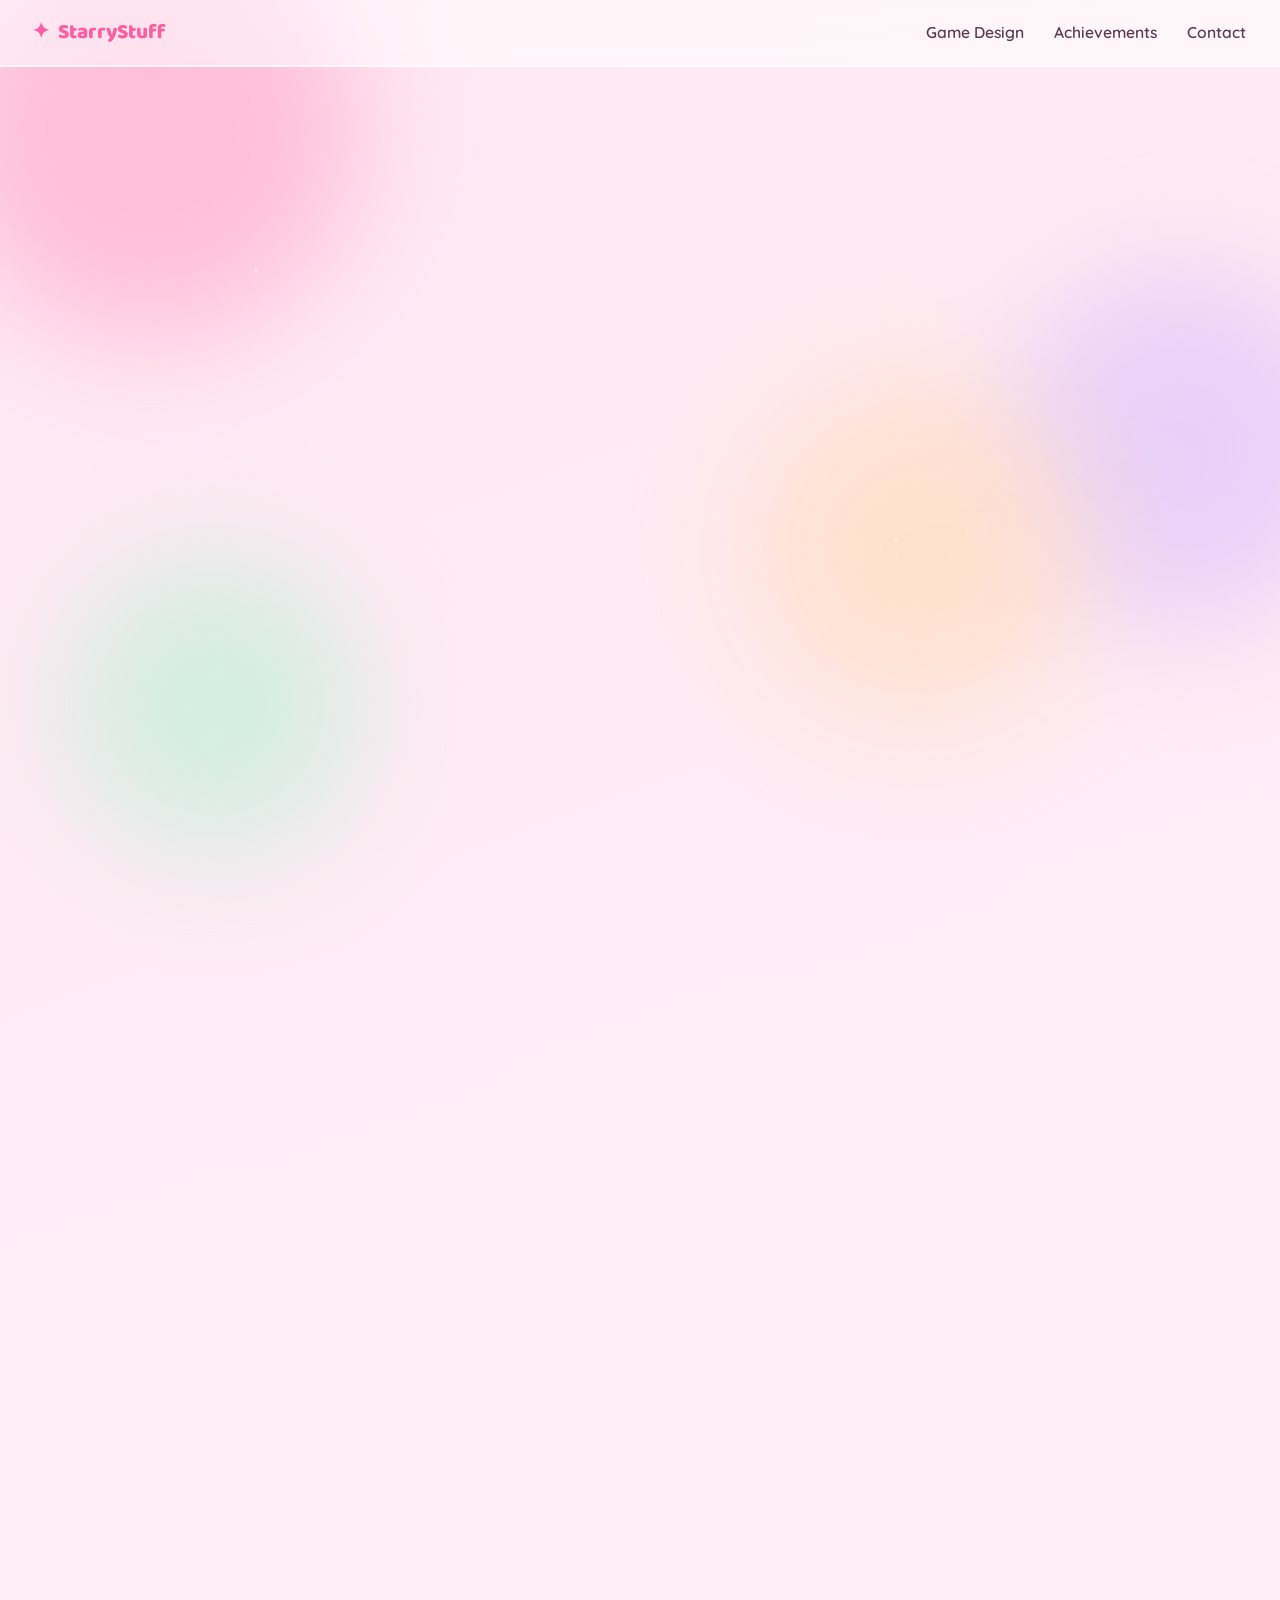
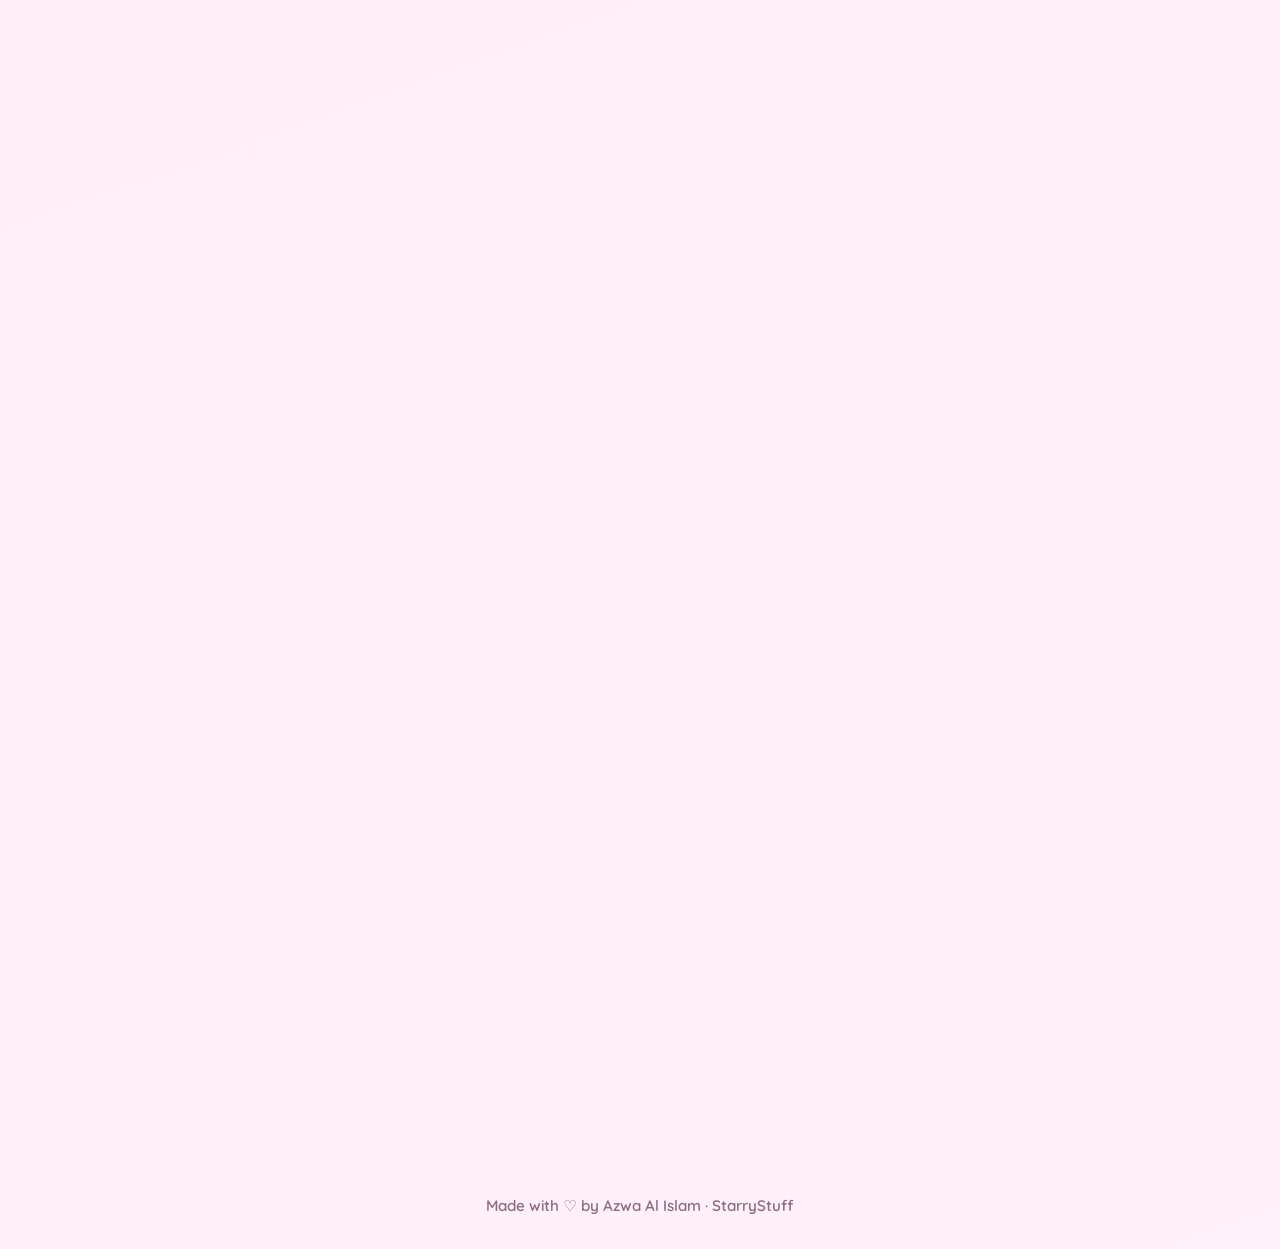
==== bear-and-weevil.html @ fa4589c3 "Add files via upload" ====
<!DOCTYPE html>
<html lang="en">
<head>
  <meta charset="UTF-8" />
  <meta name="viewport" content="width=device-width, initial-scale=1.0" />
  <title>Bear and Weevil VS Evil · Azwa Al Islam</title>
  <link rel="preconnect" href="https://fonts.googleapis.com" />
  <link rel="preconnect" href="https://fonts.gstatic.com" crossorigin />
  <link href="https://fonts.googleapis.com/css2?family=Baloo+2:wght@500;600;700;800&family=Quicksand:wght@400;500;600;700&display=swap" rel="stylesheet" />
  <script>document.documentElement.classList.add("js");</script>
  <link rel="stylesheet" href="style.css" />
</head>
<body>
  <div class="bg-blobs" aria-hidden="true">
    <span class="blob blob-1"></span>
    <span class="blob blob-2"></span>
    <span class="blob blob-3"></span>
    <span class="blob blob-4"></span>
  </div>

  <div class="stars" aria-hidden="true"></div>

  <header class="nav" id="nav">
    <a href="index.html" class="nav-logo">
      <span class="logo-star">✦</span>
      <span class="logo-text">StarryStuff</span>
    </a>
    <nav class="nav-links">
      <a href="game-design-works.html">Game Design</a>
      <a href="index.html#awards">Achievements</a>
      <a href="index.html#contact">Contact</a>
    </nav>
    <button class="nav-toggle" id="navToggle" aria-label="Toggle menu">
      <span></span><span></span><span></span>
    </button>
  </header>

  <main id="top" class="cs">

    <!-- HERO -->
    <section class="cs-hero reveal">
      <a href="game-design-works.html" class="back-link">← Game Design Works</a>
      <p class="cs-eyebrow">Case Study</p>
      <h1 class="page-title">Bear and Weevil VS Evil</h1>
      <p class="cs-tagline">Bear and Weevil are napping on their Floating Rainforest Island when EvCo, an evil corporation, turns up to build a massive data center. It's up to them to stop it!</p>
      <div class="hero-tags cs-chips">
        <span class="pill">Platformer</span>
        <span class="pill">3D</span>
      </div>
      <div class="cs-cta">
        <a href="https://starrystuff.itch.io/bear-and-weevil-vs-evil" target="_blank" rel="noopener" class="btn btn-primary">Play on itch.io</a>
        <span class="cs-award">🏆 1st Place Grand Prize · Indie Game Jam 2026</span>
      </div>
      <p class="cs-nom">Games for Change Student Jam 2026, hosted by Magic Rain</p>
    </section>

    <!-- COVER IMAGE -->
    <section class="reveal">
      <div class="cs-media cs-media-hero">
        <div class="cs-media-ph"><span>✦</span><p>Bear and Weevil VS Evil</p></div>
        <img class="cs-cover" hidden src="assets/bear-and-weevil/cover.jpg" data-alt="assets/bear-and-weevil/cover.png,assets/bear-and-weevil/cover.gif" alt="Bear and Weevil VS Evil gameplay"
             onload="this.hidden=false;var p=this.previousElementSibling;if(p)p.hidden=true"
             onerror="var f=(this.dataset.alt||'').split(',').filter(Boolean);if(f.length){this.dataset.alt=f.slice(1).join(',');this.src=f[0]}else{this.remove()}" />
      </div>
    </section>

    <!-- QUICK FACTS -->
    <section class="cs-section reveal">
      <h2 class="cs-h2">Quick Facts</h2>
      <dl class="cs-facts-4">
          <div><dt>My role</dt><dd><span class="todo">Add this</span></dd></div>
          <div><dt>Event</dt><dd>Indie Game Jam: Games for Change Student Jam 2026</dd></div>
          <div><dt>Team</dt><dd>StarryStuff, Miisan &amp; APU Game Development</dd></div>
          <div><dt>Status</dt><dd>Released on itch.io</dd></div>
      </dl>
    </section>

    <!-- SUMMARY -->
    <section class="cs-section cs-two reveal">
      <div>
        <h2 class="cs-h2">The Game</h2>
        <p class="cs-p">Bear and Weevil were minding their own business, napping on a wonderful day on the Floating Rainforest Island, when a loud noise wakes them up. EvCo, an evil corporation, is building a massive data center in their rainforest, and it is up to them to stop it.</p>
        <p class="cs-p">Controls: WASD to move, Space to jump, E to interact and right mouse button to attack.</p>
      </div>
      <div>
        <h2 class="cs-h2">My Responsibilities</h2>
        <ul class="cs-list">
          <li class="todo">Add what you did, e.g. designed the core mechanics</li>
          <li class="todo">Add what you did, e.g. level design or puzzle design</li>
          <li class="todo">Add what you did, e.g. production or documentation</li>
        </ul>
      </div>
    </section>

    <!-- DESIGN HIGHLIGHT -->
    <section class="cs-section reveal">
      <h2 class="cs-h2"><span class="cs-num">01</span> Design Highlight</h2>
      <div class="cs-cps">
        <article class="cs-card cs-challenge">
          <h3>Challenge</h3>
          <ul>
            <li class="todo">What problem did you need to solve?</li>
          </ul>
        </article>
        <article class="cs-card cs-solution">
          <h3>Solution</h3>
          <ul>
            <li class="todo">What did you design or build?</li>
          </ul>
        </article>
        <article class="cs-card cs-impact">
          <h3>Impact</h3>
          <ul>
            <li class="todo">What changed because of it?</li>
          </ul>
        </article>
      </div>
    </section>

    <!-- GALLERY -->
    <section class="cs-section reveal" id="gallery">
      <h2 class="cs-h2">Gallery</h2>
      <div class="gallery" data-gallery>
        <div class="gallery-viewport">
          <div class="gallery-track">
            <figure class="gallery-slide">
              <div class="cs-media-ph"><span>✦</span><p>Photo or screenshot 1</p></div>
              <figcaption class="todo">Add a caption.</figcaption>
            </figure>
            <figure class="gallery-slide">
              <div class="cs-media-ph"><span>✦</span><p>Photo or screenshot 2</p></div>
              <figcaption class="todo">Add a caption.</figcaption>
            </figure>
            <figure class="gallery-slide">
              <div class="cs-media-ph"><span>✦</span><p>Photo or screenshot 3</p></div>
              <figcaption class="todo">Add a caption.</figcaption>
            </figure>
          </div>
          <button class="gallery-btn gallery-prev" type="button" aria-label="Previous image">‹</button>
          <button class="gallery-btn gallery-next" type="button" aria-label="Next image">›</button>
        </div>
        <div class="gallery-dots" aria-hidden="true"></div>
      </div>
    </section>

    <!-- CLOSING -->
    <section class="cs-section cs-closing reveal">
      <h2 class="cs-h2">Want to try it?</h2>
      <div class="cs-cta cs-cta-center">
        <a href="https://starrystuff.itch.io/bear-and-weevil-vs-evil" target="_blank" rel="noopener" class="btn btn-primary">Play on itch.io</a>
        <a href="game-design-works.html" class="btn btn-ghost">More game design works</a>
        <a href="index.html#contact" class="btn btn-ghost">Let's connect</a>
      </div>
    </section>
  </main>

  <footer class="footer">
    <p>Made with ♡ by Azwa Al Islam · StarryStuff</p>
  </footer>

  <script src="script.js"></script>
</body>
</html>
---- style.css ----
:root {
  --pink-bg: #ffe8f1;
  --pink-bg-2: #ffeef6;
  --pink: #ff8fc0;
  --pink-deep: #ff5fa2;
  --coral: #ff9a76;
  --peach: #ffd6a5;
  --lemon: #fff3a0;
  --mint: #a5f0d0;
  --sky: #a5d8ff;
  --lav: #d0b3ff;
  --grape: #6b4ea8;
  --ink: #5a3d52;
  --ink-soft: #8a6b80;
  --card: #ffffff;
  --shadow-pink: rgba(255, 95, 162, 0.25);
  --shadow-soft: rgba(170, 110, 150, 0.18);
  --radius: 0px;
  --radius-sm: 0px;
  --ease: cubic-bezier(0.22, 1, 0.36, 1);
}

* { margin: 0; padding: 0; box-sizing: border-box; }

html { scroll-behavior: smooth; }

body {
  font-family: "Quicksand", system-ui, sans-serif;
  background: linear-gradient(160deg, var(--pink-bg) 0%, var(--pink-bg-2) 50%, #fff0fa 100%);
  color: var(--ink);
  min-height: 100vh;
  overflow-x: hidden;
  position: relative;
  line-height: 1.6;
}

h1, h2, h3 { font-family: "Baloo 2", cursive; line-height: 1.1; }

a { text-decoration: none; color: inherit; }

.bg-blobs {
  position: fixed;
  inset: 0;
  z-index: -2;
  pointer-events: none;
  filter: blur(60px);
  opacity: 0.47;
}

.blob {
  position: absolute;
  border-radius: 50%;
  animation: drift 18s ease-in-out infinite;
}

.blob-1 { width: 420px; height: 420px; background: var(--pink); top: -80px; left: -60px; }
.blob-2 { width: 360px; height: 360px; background: var(--lav); top: 30%; right: -80px; animation-delay: -4s; }
.blob-3 { width: 300px; height: 300px; background: var(--mint); bottom: 5%; left: 5%; animation-delay: -8s; }
.blob-4 { width: 340px; height: 340px; background: var(--peach); bottom: 20%; right: 15%; animation-delay: -12s; }

@keyframes drift {
  0%, 100% { transform: translate(0, 0) scale(1); }
  33% { transform: translate(40px, -30px) scale(1.1); }
  66% { transform: translate(-30px, 40px) scale(0.95); }
}

.stars {
  position: fixed;
  inset: 0;
  z-index: -1;
  pointer-events: none;
  background-image:
    radial-gradient(2px 2px at 20% 30%, rgba(255,255,255,0.9), transparent),
    radial-gradient(2px 2px at 70% 60%, rgba(255,255,255,0.8), transparent),
    radial-gradient(1.5px 1.5px at 40% 80%, rgba(255,255,255,0.7), transparent),
    radial-gradient(2px 2px at 85% 25%, rgba(255,255,255,0.8), transparent),
    radial-gradient(1.5px 1.5px at 55% 15%, rgba(255,255,255,0.7), transparent);
  animation: twinkle 5s ease-in-out infinite;
}

@keyframes twinkle {
  0%, 100% { opacity: 0.4; }
  50% { opacity: 0.9; }
}

.nav {
  position: fixed;
  top: 0; left: 0; right: 0;
  z-index: 100;
  display: flex;
  align-items: center;
  justify-content: space-between;
  padding: 16px 32px;
  background: rgba(255, 255, 255, 0.55);
  backdrop-filter: blur(14px);
  -webkit-backdrop-filter: blur(14px);
  border-bottom: 2px solid rgba(255, 255, 255, 0.6);
  transition: padding 0.4s var(--ease), background 0.4s var(--ease), box-shadow 0.4s var(--ease);
}

.nav.scrolled {
  padding: 10px 32px;
  background: rgba(255, 255, 255, 0.8);
  box-shadow: 0 6px 30px var(--shadow-soft);
}

.nav-logo {
  display: flex;
  align-items: center;
  gap: 8px;
  font-family: "Baloo 2", cursive;
  font-weight: 800;
  font-size: 1.3rem;
  color: var(--pink-deep);
}

.logo-star { animation: spin 6s linear infinite; display: inline-block; }
@keyframes spin { to { transform: rotate(360deg); } }

.nav-links { display: flex; gap: 26px; }

.nav-links a {
  font-weight: 600;
  font-size: 0.98rem;
  color: var(--ink);
  position: relative;
  padding: 4px 2px;
  transition: color 0.25s var(--ease);
}

.nav-links a::after {
  content: "";
  position: absolute;
  left: 0; bottom: -2px;
  width: 0; height: 3px;
  background: linear-gradient(90deg, var(--pink-deep), var(--coral));
  transition: width 0.3s var(--ease);
}

.nav-links a:hover { color: var(--pink-deep); }
.nav-links a:hover::after { width: 100%; }

.nav-toggle {
  display: none;
  flex-direction: column;
  gap: 5px;
  background: none;
  border: none;
  cursor: pointer;
  padding: 6px;
}

.nav-toggle span {
  width: 26px; height: 3px;
  background: var(--pink-deep);
  transition: 0.3s var(--ease);
}

main { max-width: 1100px; margin: 0 auto; padding: 0 24px; }

.hero {
  display: flex;
  align-items: center;
  gap: 60px;
  min-height: 100vh;
  padding-top: 80px;
}

.hero-art { flex: 0 0 auto; }

.avatar-frame { position: relative; width: 280px; height: 280px; }

.avatar-glow {
  position: absolute;
  inset: -20px;
  background: conic-gradient(from 0deg, var(--pink), var(--lav), var(--mint), var(--peach), var(--pink));
  filter: blur(22px);
  opacity: 0.7;
  animation: spin 12s linear infinite;
}

.avatar {
  position: absolute;
  inset: 0;
  background: linear-gradient(150deg, #fff, #ffe3f0);
  display: flex;
  align-items: center;
  justify-content: center;
  border: 5px solid #fff;
  box-shadow: 0 16px 40px var(--shadow-pink);
  animation: bob 4s ease-in-out infinite;
  overflow: hidden;
}

.avatar-img {
  width: 100%;
  height: 100%;
  object-fit: contain;
  display: block;
}

@keyframes bob {
  0%, 100% { transform: translateY(0); }
  50% { transform: translateY(-12px); }
}

.float-deco {
  position: absolute;
  font-size: 1.6rem;
  animation: float-d 5s ease-in-out infinite;
}
.deco-1 { top: -10px; right: 20px; color: var(--pink-deep); }
.deco-2 { bottom: 10px; left: -10px; color: var(--coral); animation-delay: -1s; }
.deco-3 { top: 40%; right: -18px; color: var(--lav); animation-delay: -2s; }
.deco-4 { bottom: -8px; right: 60px; color: var(--pink); animation-delay: -3s; }

@keyframes float-d {
  0%, 100% { transform: translateY(0) rotate(0); }
  50% { transform: translateY(-14px) rotate(12deg); }
}

.hero-text { flex: 1; }

.hero-eyebrow {
  font-weight: 700;
  color: var(--pink-deep);
  font-size: 1.1rem;
  letter-spacing: 1px;
}

.hero-title {
  font-size: clamp(2.6rem, 6vw, 4.4rem);
  font-weight: 800;
  background: linear-gradient(120deg, var(--pink-deep), var(--coral), var(--grape));
  -webkit-background-clip: text;
  background-clip: text;
  -webkit-text-fill-color: transparent;
  margin: 4px 0;
}

.hero-sub { font-size: 1.2rem; font-weight: 600; color: var(--ink-soft); }

.grad-text {
  background: linear-gradient(90deg, var(--pink-deep), var(--lav));
  -webkit-background-clip: text;
  background-clip: text;
  -webkit-text-fill-color: transparent;
  font-weight: 700;
}

.hero-desc { margin-top: 14px; font-size: 0.975rem; max-width: 500px; color: var(--ink); }

.hero-tags { display: flex; flex-wrap: wrap; gap: 10px; margin-top: 20px; }

.pill {
  background: #fff;
  padding: 7px 16px;
  font-weight: 600;
  font-size: 0.9rem;
  color: var(--pink-deep);
  box-shadow: 0 4px 14px var(--shadow-soft);
  transition: transform 0.25s var(--ease), box-shadow 0.25s var(--ease);
}
.pill:hover { transform: translateY(-3px); box-shadow: 0 8px 20px var(--shadow-pink); }

.hero-cta { display: flex; gap: 14px; margin-top: 28px; }

.btn {
  padding: 13px 28px;
  font-family: "Baloo 2", cursive;
  font-weight: 700;
  font-size: 1rem;
  cursor: pointer;
  transition: transform 0.25s var(--ease), box-shadow 0.25s var(--ease);
  display: inline-block;
}

.btn-primary {
  background: linear-gradient(120deg, var(--pink-deep), var(--coral));
  color: #fff;
  box-shadow: 0 8px 22px var(--shadow-pink);
}
.btn-primary:hover { transform: translateY(-4px) scale(1.03); box-shadow: 0 14px 30px var(--shadow-pink); }

.btn-ghost {
  background: #fff;
  color: var(--pink-deep);
  box-shadow: 0 6px 18px var(--shadow-soft);
}
.btn-ghost:hover { transform: translateY(-4px) scale(1.03); }

.section { padding: 70px 0; }

.section-head { text-align: center; margin-bottom: 44px; }

.section-title {
  font-size: clamp(2rem, 4vw, 2.8rem);
  font-weight: 800;
  color: var(--grape);
}

.title-emoji { display: inline-block; animation: bob 3s ease-in-out infinite; }

.section-desc { margin-top: 8px; color: var(--ink-soft); font-size: 1.05rem; }

.grid { display: grid; gap: 26px; }
.grid-art { grid-template-columns: repeat(4, 1fr); }
.grid-models { grid-template-columns: repeat(3, 1fr); }
.grid-games { grid-template-columns: repeat(4, 1fr); }

.card {
  background: var(--card);
  border-radius: var(--radius);
  overflow: hidden;
  box-shadow: 0 10px 30px var(--shadow-soft);
  transition: transform 0.35s var(--ease), box-shadow 0.35s var(--ease);
  border: 3px solid #fff;
}

.card:hover {
  transform: translateY(-10px) rotate(-1deg);
  box-shadow: 0 22px 44px var(--shadow-pink);
}

.card-thumb {
  height: 150px;
  display: flex;
  align-items: center;
  justify-content: center;
  position: relative;
  overflow: hidden;
}

.card-thumb::after {
  content: "";
  position: absolute;
  inset: 0;
  background: radial-gradient(circle at 30% 20%, rgba(255,255,255,0.4), transparent 60%);
}

.thumb-icon {
  font-size: 3.2rem;
  z-index: 1;
  transition: transform 0.4s var(--ease);
}
.card:hover .thumb-icon { transform: scale(1.18) rotate(-8deg); }

.thumb-a { background: linear-gradient(140deg, var(--pink), var(--coral)); }
.thumb-b { background: linear-gradient(140deg, var(--lav), var(--sky)); }
.thumb-c { background: linear-gradient(140deg, var(--mint), var(--lemon)); }
.thumb-d { background: linear-gradient(140deg, var(--peach), var(--pink)); }
.thumb-e { background: linear-gradient(140deg, var(--sky), var(--lav)); }
.thumb-f { background: linear-gradient(140deg, var(--coral), var(--lemon)); }
.thumb-g { background: linear-gradient(140deg, var(--pink-deep), var(--lav)); }
.thumb-h { background: linear-gradient(140deg, var(--grape), var(--pink-deep)); }
.thumb-i { background: linear-gradient(140deg, var(--mint), var(--sky)); }
.thumb-j { background: linear-gradient(140deg, var(--peach), var(--coral)); }
.thumb-k { background: linear-gradient(140deg, var(--lav), var(--pink)); }

.play-badge {
  position: absolute;
  bottom: 10px; right: 10px;
  background: rgba(255,255,255,0.92);
  color: var(--pink-deep);
  font-weight: 700;
  font-size: 0.8rem;
  padding: 5px 12px;
  z-index: 2;
  transform: translateY(8px);
  opacity: 0;
  transition: 0.3s var(--ease);
}
.card-game:hover .play-badge { transform: translateY(0); opacity: 1; }

.card-body { padding: 16px 18px 20px; }
.card-body h3 { font-size: 1.2rem; color: var(--ink); font-weight: 700; }
.card-body p { font-size: 0.92rem; color: var(--ink-soft); margin-top: 4px; }

.card-tags { display: flex; flex-wrap: wrap; gap: 6px; margin-top: 12px; }
.card-tags span {
  background: var(--pink-bg);
  color: var(--pink-deep);
  font-size: 0.75rem;
  font-weight: 600;
  padding: 4px 10px;
}

.section-contact { padding: 80px 0 100px; }

.contact-card {
  background: linear-gradient(135deg, #fff, #ffeef7);
  padding: 56px 40px;
  text-align: center;
  box-shadow: 0 18px 50px var(--shadow-pink);
  border: 4px solid #fff;
  position: relative;
  overflow: hidden;
}

.contact-card::before {
  content: "♡ ✦ ★ ♡ ✦ ★";
  position: absolute;
  top: 14px; left: 0; right: 0;
  text-align: center;
  color: var(--pink);
  opacity: 0.4;
  letter-spacing: 14px;
  font-size: 1.1rem;
}

.contact-title { font-size: clamp(1.8rem, 4vw, 2.6rem); color: var(--pink-deep); }
.contact-desc { color: var(--ink-soft); margin-top: 8px; font-size: 1.1rem; }

.contact-links { display: flex; justify-content: center; gap: 16px; margin-top: 28px; flex-wrap: wrap; }

.contact-btn {
  display: flex;
  align-items: center;
  gap: 8px;
  background: #fff;
  padding: 13px 26px;
  font-weight: 700;
  color: var(--pink-deep);
  box-shadow: 0 8px 20px var(--shadow-soft);
  transition: transform 0.25s var(--ease), box-shadow 0.25s var(--ease);
}
.contact-btn:hover {
  transform: translateY(-5px) scale(1.04);
  box-shadow: 0 14px 30px var(--shadow-pink);
}

.cb-icon {
  display: inline-flex;
  align-items: center;
  justify-content: center;
  width: 24px; height: 24px;
  background: linear-gradient(120deg, var(--pink-deep), var(--coral));
  color: #fff;
  font-size: 0.85rem;
  font-weight: 800;
}

.footer {
  text-align: center;
  padding: 30px;
  color: var(--ink-soft);
  font-weight: 600;
  font-size: 0.95rem;
}

.js .reveal {
  opacity: 0;
  transform: translateY(40px);
  transition: opacity 0.7s var(--ease), transform 0.7s var(--ease);
}
.js .reveal.in-view { opacity: 1; transform: translateY(0); }

@media (max-width: 900px) {
  .grid-art, .grid-games { grid-template-columns: repeat(2, 1fr); }
  .grid-models { grid-template-columns: repeat(2, 1fr); }
  .hero { flex-direction: column; text-align: center; gap: 36px; padding-top: 110px; min-height: auto; padding-bottom: 60px; }
  .hero-tags, .hero-cta { justify-content: center; }
  .hero-desc { margin-left: auto; margin-right: auto; }
}

@media (max-width: 640px) {
  .nav-links {
    position: fixed;
    top: 64px; right: 16px;
    flex-direction: column;
    background: rgba(255,255,255,0.95);
    padding: 20px 26px;
    box-shadow: 0 12px 30px var(--shadow-soft);
    transform: translateX(140%);
    transition: transform 0.4s var(--ease);
    gap: 16px;
  }
  .nav-links.open { transform: translateX(0); }
  .nav-toggle { display: flex; }
  .grid-art, .grid-games, .grid-models { grid-template-columns: 1fr; }
  .avatar-frame { width: 220px; height: 220px; }
  .avatar-emoji { font-size: 4.6rem; }
}

.hero-role {
  display: inline-block;
  margin-top: 16px;
  padding: 8px 22px;
  font-family: "Baloo 2", cursive;
  font-weight: 800;
  font-size: clamp(1.3rem, 2.6vw, 1.7rem);
  color: #fff;
  background: linear-gradient(120deg, var(--pink-deep), var(--coral));
  box-shadow: 0 8px 22px var(--shadow-pink);
}

.award-media {
  position: relative;
  aspect-ratio: 16 / 9;
  display: flex;
  align-items: center;
  justify-content: center;
  overflow: hidden;
}

.award-media img {
  position: absolute;
  inset: 0;
  width: 100%;
  height: 100%;
  object-fit: cover;
  z-index: 1;
}

.award-rank {
  position: absolute;
  top: 12px; left: 12px;
  z-index: 2;
  font-family: "Baloo 2", cursive;
  font-weight: 800;
  font-size: 0.9rem;
  padding: 3px 12px;
  color: var(--ink);
  background: linear-gradient(120deg, var(--lemon), var(--peach));
  border: 2px solid #fff;
  box-shadow: 0 4px 12px var(--shadow-soft);
}
.award-rank.rank-2 { background: linear-gradient(120deg, #fff, var(--sky)); }

.award-body { padding: 18px 20px 22px; }

.award-event {
  font-size: 0.78rem;
  font-weight: 700;
  letter-spacing: 1.5px;
  text-transform: uppercase;
  color: var(--pink-deep);
}

.award-body h3 { font-size: 1.35rem; font-weight: 800; color: var(--ink); margin-top: 4px; }
.award-project { font-weight: 700; color: var(--grape); margin-top: 6px; }
.award-note { font-size: 0.92rem; color: var(--ink-soft); margin-top: 6px; }

.award-feature {
  display: grid;
  grid-template-columns: 1.3fr 1fr;
  background: linear-gradient(135deg, #fff, #ffeef7);
  border-width: 4px;
  box-shadow: 0 18px 50px var(--shadow-pink);
}
.award-feature:hover { transform: translateY(-6px); }

.award-feature .award-media { aspect-ratio: auto; min-height: 340px; }
.award-feature .award-rank { font-size: 1.05rem; padding: 5px 16px; }

.award-feature .award-body {
  padding: 40px 36px;
  display: flex;
  flex-direction: column;
  justify-content: center;
  align-items: flex-start;
}

.award-feature .award-event { font-size: 0.9rem; }

.award-feature h3 {
  font-size: clamp(2.4rem, 5vw, 3.4rem);
  background: linear-gradient(120deg, var(--pink-deep), var(--coral), var(--grape));
  -webkit-background-clip: text;
  background-clip: text;
  -webkit-text-fill-color: transparent;
  margin: 6px 0 18px;
}

.award-prize {
  background: linear-gradient(120deg, var(--pink-deep), var(--coral));
  color: #fff;
  font-family: "Baloo 2", cursive;
  font-weight: 700;
  font-size: 1.1rem;
  padding: 8px 18px;
  box-shadow: 0 8px 22px var(--shadow-pink);
}

.grid-awards-2 { grid-template-columns: repeat(2, 1fr); margin-top: 26px; }
.grid-awards-3 { grid-template-columns: repeat(3, 1fr); margin-top: 26px; }

@media (max-width: 900px) {
  .award-feature { grid-template-columns: 1fr; }
  .award-feature .award-media { min-height: 0; aspect-ratio: 16 / 9; }
  .award-feature .award-body { padding: 28px 24px 32px; }
}

@media (max-width: 640px) {
  .grid-awards-2, .grid-awards-3 { grid-template-columns: 1fr; }
}

.award-media.has-logo { background: var(--logo-bg, #fff); }
.award-media .award-logo { object-fit: contain; padding: var(--logo-pad, 13% 16%); }
.award-feature .award-media .award-logo { padding: 8%; }

/* Game Design Works page */
a.card { display: block; color: inherit; }

.page-head {
  text-align: center;
  padding: 140px 0 10px;
}

.back-link {
  display: inline-block;
  font-weight: 700;
  color: var(--pink-deep);
  margin-bottom: 18px;
  transition: transform 0.25s var(--ease);
}
.back-link:hover { transform: translateX(-4px); }

.page-title {
  font-size: clamp(2.6rem, 6vw, 4.4rem);
  font-weight: 800;
  background: linear-gradient(120deg, var(--pink-deep), var(--coral), var(--grape));
  -webkit-background-clip: text;
  background-clip: text;
  -webkit-text-fill-color: transparent;
}

.page-sub { margin-top: 10px; color: var(--ink-soft); font-size: 1.1rem; }

.page-grid-section { padding-top: 40px; }

.grid-works { grid-template-columns: repeat(3, 1fr); }

@media (max-width: 900px) { .grid-works { grid-template-columns: repeat(2, 1fr); } }
@media (max-width: 640px) { .grid-works { grid-template-columns: 1fr; } }

/* Case study pages */
.cs { max-width: 960px; }

.cs-hero { text-align: center; padding: 140px 0 30px; }
.cs-eyebrow {
  font-weight: 700; letter-spacing: 2px; text-transform: uppercase;
  color: var(--pink-deep); font-size: 0.85rem; margin-bottom: 6px;
}
.cs-tagline {
  max-width: 640px; margin: 14px auto 0;
  font-size: 1.15rem; color: var(--ink);
}
.cs-chips { justify-content: center; }
.cs-cta { display: flex; align-items: center; gap: 14px; margin-top: 26px; flex-wrap: wrap; }
.cs-hero .cs-cta { justify-content: center; }
.cs-cta-center { justify-content: center; }
.cs-award {
  background: linear-gradient(120deg, var(--lemon), var(--peach));
  color: var(--ink); font-weight: 700; font-size: 0.95rem;
  padding: 10px 18px; border: 2px solid #fff; box-shadow: 0 6px 18px var(--shadow-soft);
}

.cs-media { margin: 28px 0 0; }
.cs-media-ph {
  min-height: 260px; display: flex; flex-direction: column;
  align-items: center; justify-content: center; gap: 4px;
  background: linear-gradient(140deg, var(--pink), var(--lav));
  border: 4px solid #fff; box-shadow: 0 14px 40px var(--shadow-soft);
  color: #fff; font-weight: 700; text-align: center; padding: 24px;
}
.cs-media-ph span { font-size: 2rem; }
.cs-media-hero .cs-media-ph { min-height: 380px; background: linear-gradient(140deg, var(--pink-deep), var(--coral), var(--lav)); }
.cs-media img { width: 100%; display: block; border: 4px solid #fff; box-shadow: 0 14px 40px var(--shadow-soft); }
.cs-media figcaption { margin-top: 10px; text-align: center; font-style: italic; font-size: 0.92rem; color: var(--ink-soft); }

.cs-section { padding: 44px 0; }
.cs-h2 {
  font-size: clamp(1.6rem, 3vw, 2.1rem); font-weight: 800; color: var(--grape);
  margin-bottom: 20px; display: flex; align-items: center; gap: 12px;
}
.cs-num {
  font-size: 0.95rem; font-weight: 800; color: #fff;
  background: linear-gradient(120deg, var(--pink-deep), var(--coral));
  padding: 4px 12px; box-shadow: 0 6px 16px var(--shadow-pink);
}

.cs-facts-layout {
  display: grid; grid-template-columns: 1.5fr 1fr; gap: 16px; align-items: stretch;
}
.cs-facts {
  display: grid; grid-template-columns: repeat(2, 1fr); gap: 16px;
}
.cs-tools {
  background: #fff; border: 3px solid #fff; box-shadow: 0 10px 26px var(--shadow-soft);
  padding: 20px 22px;
  display: flex; flex-direction: column; justify-content: center;
}
.cs-tools-title {
  font-size: 0.75rem; font-weight: 700; letter-spacing: 1.4px;
  text-transform: uppercase; color: var(--pink-deep); margin-bottom: 12px;
}
.cs-tool-list { list-style: none; display: flex; flex-wrap: wrap; gap: 8px; }
.cs-tool-list li {
  background: var(--pink-bg); color: var(--pink-deep);
  font-weight: 700; font-size: 0.9rem; padding: 6px 14px;
}
.cs-facts > div {
  background: #fff; border: 3px solid #fff; box-shadow: 0 10px 26px var(--shadow-soft);
  padding: 16px 18px;
}
.cs-facts dt {
  font-size: 0.75rem; font-weight: 700; letter-spacing: 1.4px;
  text-transform: uppercase; color: var(--pink-deep);
}
.cs-facts dd { margin-top: 4px; font-weight: 600; color: var(--ink); }

.cs-two { display: grid; grid-template-columns: 1.2fr 1fr; gap: 40px; }
.cs-p { font-size: 1.05rem; line-height: 1.7; color: var(--ink); }
.cs-p + .cs-p { margin-top: 12px; }
.cs-list { list-style: none; display: grid; gap: 10px; }
.cs-list li {
  position: relative; padding-left: 28px; font-weight: 600; font-size: 0.97rem; line-height: 1.5;
}
.cs-list li::before { content: "✦"; position: absolute; left: 0; color: var(--pink-deep); }

.cs-cps { display: grid; grid-template-columns: repeat(3, 1fr); gap: 20px; }
.cs-card {
  background: #fff; border: 3px solid #fff; box-shadow: 0 10px 28px var(--shadow-soft);
  padding: 22px 22px 24px; border-top: 8px solid var(--pink);
}
.cs-card h3 { font-size: 1.3rem; font-weight: 800; margin-bottom: 10px; }
.cs-card ul { list-style: none; display: grid; gap: 8px; }
.cs-card li { position: relative; padding-left: 18px; color: var(--ink); line-height: 1.5; font-size: 0.93rem; }
.cs-card li::before { content: "•"; position: absolute; left: 2px; color: var(--pink-deep); font-weight: 800; }
.cs-challenge { border-top-color: var(--pink-deep); }
.cs-challenge h3 { color: var(--pink-deep); }
.cs-solution { border-top-color: var(--lav); }
.cs-solution h3 { color: var(--grape); }
.cs-impact { border-top-color: #5fd3a3; }
.cs-impact h3 { color: #2f9c72; }

.cs-reflect {
  background: #fff; border: 3px solid #fff; box-shadow: 0 10px 28px var(--shadow-soft);
  padding: 28px 32px;
}

.cs-closing { text-align: center; padding-bottom: 80px; }
.cs-closing .cs-h2 { justify-content: center; }

/* placeholder text to replace: shows soft and italic so it's easy to spot */
.todo { font-style: italic; color: var(--ink-soft); }

@media (max-width: 900px) {
  .cs-facts-layout { grid-template-columns: 1fr; }
  .cs-two { grid-template-columns: 1fr; gap: 28px; }
  .cs-cps { grid-template-columns: 1fr; }
}
@media (max-width: 640px) {
  .cs-facts { grid-template-columns: 1fr; }
  .cs-media-hero .cs-media-ph { min-height: 240px; }
}

/* Gallery slideshow */
.gallery { outline: none; }
.gallery-viewport { position: relative; }
.gallery-track {
  display: flex;
  overflow-x: auto;
  scroll-snap-type: x mandatory;
  scrollbar-width: none;
  -webkit-overflow-scrolling: touch;
}
.gallery-track::-webkit-scrollbar { display: none; }
.gallery-slide { flex: 0 0 100%; scroll-snap-align: start; margin: 0; }
.gallery-slide .cs-media-ph { min-height: 400px; }
.gallery-slide img {
  width: 100%;
  aspect-ratio: 16 / 9;
  height: auto;
  object-fit: cover;
  display: block;
  border: 4px solid #fff;
  box-shadow: 0 14px 40px var(--shadow-soft);
}
.gallery-slide figcaption {
  margin-top: 10px;
  text-align: center;
  font-style: italic;
  font-size: 0.95rem;
  color: var(--ink-soft);
}

.gallery-btn {
  position: absolute;
  top: calc(50% - 22px);
  width: 46px; height: 46px;
  border: 3px solid #fff;
  background: rgba(255, 255, 255, 0.92);
  color: var(--pink-deep);
  font-size: 1.8rem;
  line-height: 1;
  cursor: pointer;
  box-shadow: 0 8px 20px var(--shadow-pink);
  transition: transform 0.25s var(--ease), opacity 0.25s var(--ease);
}
.gallery-btn:hover:not(:disabled) { transform: scale(1.1); }
.gallery-btn:disabled { opacity: 0.35; cursor: default; }
.gallery-prev { left: 14px; }
.gallery-next { right: 14px; }

.gallery-dots { display: flex; justify-content: center; gap: 10px; margin-top: 18px; }
.gallery-dot {
  width: 12px; height: 12px;
  border: none;
  background: #fff;
  box-shadow: 0 2px 8px var(--shadow-soft);
  cursor: pointer;
  transition: transform 0.25s var(--ease), background 0.25s var(--ease);
}
.gallery-dot.active { background: var(--pink-deep); transform: scale(1.3); }

@media (max-width: 640px) {
  .gallery-slide .cs-media-ph { min-height: 240px; }
  .gallery-btn { width: 40px; height: 40px; }
}

/* Core loop diagram */
.loop { margin: 30px 0 0; padding-top: 24px; }
.loop-flow { display: flex; align-items: center; justify-content: center; gap: 10px; }
.loop-node {
  position: relative; flex: 1; text-align: center;
  background: #fff; border: 3px solid #fff; box-shadow: 0 12px 30px var(--shadow-soft);
  padding: 30px 16px 20px; border-top: 8px solid var(--pink-deep);
  transition: transform 0.3s var(--ease), box-shadow 0.3s var(--ease);
}
.loop-node:hover { transform: translateY(-5px); box-shadow: 0 18px 38px var(--shadow-pink); }
.loop-n2 { border-top-color: var(--lav); }
.loop-n3 { border-top-color: #5fd3a3; }
.loop-step {
  position: absolute; top: -22px; left: 50%; transform: translateX(-50%);
  width: 34px; height: 34px; display: flex; align-items: center; justify-content: center;
  font-family: "Baloo 2", cursive; font-weight: 800; color: #fff;
  background: linear-gradient(120deg, var(--pink-deep), var(--coral));
  border: 3px solid #fff; box-shadow: 0 6px 16px var(--shadow-pink);
}
.loop-n2 .loop-step { background: linear-gradient(120deg, var(--grape), var(--lav)); }
.loop-n3 .loop-step { background: linear-gradient(120deg, #2f9c72, #5fd3a3); }
.loop-node h4 { font-family: "Baloo 2", cursive; font-size: 1.5rem; font-weight: 800; color: var(--ink); line-height: 1.1; }
.loop-node p { margin-top: 4px; font-weight: 600; color: var(--ink-soft); font-size: 0.98rem; }
.loop-arrow { flex: 0 0 auto; font-size: 1.6rem; color: var(--pink-deep); }

.loop-return {
  position: relative; margin: 14px 16.5% 0; height: 54px;
  border: 3px dashed var(--pink); border-top: none; border-radius: 0 0 46px 46px;
}
.loop-return::before {
  content: ""; position: absolute; left: -9px; top: -12px;
  border-left: 7px solid transparent; border-right: 7px solid transparent;
  border-bottom: 12px solid var(--pink-deep);
}
.loop-return span {
  position: absolute; left: 50%; bottom: -13px; transform: translateX(-50%);
  background: #fff; padding: 3px 14px; white-space: nowrap; box-shadow: 0 4px 12px var(--shadow-soft);
  font-size: 0.85rem; font-weight: 700; color: var(--pink-deep);
}

.loop-oxygen {
  position: relative; overflow: hidden; margin-top: 42px; text-align: center;
  padding: 22px 20px 24px;
  background: linear-gradient(120deg, var(--sky), #c9e6ff 55%, var(--lav));
  border: 3px solid #fff; box-shadow: 0 12px 30px var(--shadow-soft);
}
.loop-oxygen h4 { position: relative; font-family: "Baloo 2", cursive; font-size: 1.5rem; font-weight: 800; color: var(--ink); line-height: 1.1; }
.loop-oxygen p { position: relative; margin-top: 4px; font-weight: 600; color: var(--ink); opacity: 0.8; font-size: 0.98rem; }
.loop-bubbles i {
  position: absolute; bottom: -14px; width: 14px; height: 14px; border-radius: 50%;
  background: rgba(255, 255, 255, 0.65); border: 2px solid rgba(255, 255, 255, 0.9);
  animation: bubble-up 5s ease-in infinite;
}
.loop-bubbles i:nth-child(1) { left: 8%;  animation-delay: 0s; }
.loop-bubbles i:nth-child(2) { left: 28%; animation-delay: -1.5s; width: 10px; height: 10px; }
.loop-bubbles i:nth-child(3) { left: 52%; animation-delay: -3s; }
.loop-bubbles i:nth-child(4) { left: 74%; animation-delay: -0.8s; width: 10px; height: 10px; }
.loop-bubbles i:nth-child(5) { left: 92%; animation-delay: -2.3s; }
@keyframes bubble-up {
  0% { transform: translateY(0); opacity: 0; }
  15% { opacity: 1; }
  100% { transform: translateY(-110px); opacity: 0; }
}
.loop figcaption { margin-top: 14px; text-align: center; font-style: italic; font-size: 0.92rem; color: var(--ink-soft); }

@media (max-width: 760px) {
  .loop-flow { flex-direction: column; gap: 8px; }
  .loop-node { width: 100%; margin-top: 18px; }
  .loop-arrow { transform: rotate(90deg); margin: 2px 0; }
  .loop-return { margin: 14px 8% 0; }
  .loop-return span { white-space: normal; text-align: center; width: 70%; }
  .loop-oxygen { margin-top: 38px; }
}
@media (prefers-reduced-motion: reduce) {
  .loop-bubbles i { animation: none; opacity: 0.6; bottom: 8px; }
}

/* Side-by-side image pair */
.cs-pair-grid {
  display: grid; grid-template-columns: 1fr 1fr; gap: 18px; align-items: center;
}
.cs-pair-grid img { width: 100%; aspect-ratio: 4 / 3; display: block; }
.cs-pair-paper { object-fit: contain; filter: drop-shadow(0 10px 22px var(--shadow-soft)); }
.cs-pair-grid img.cs-pair-shot {
  object-fit: cover; border: 4px solid #fff; box-shadow: 0 14px 40px var(--shadow-soft);
}
@media (max-width: 640px) {
  .cs-pair-grid { grid-template-columns: 1fr; }
}

/* Cover image */
.cs-media-hero { position: relative; }
.cs-media-hero [hidden], .cs-media [hidden] { display: none !important; }
.cs-cover {
  width: 100%; height: auto; display: block;
  border: 4px solid #fff; box-shadow: 0 14px 40px var(--shadow-soft);
}

/* Three level design images, equal height side by side */
.cs-trio { display: flex; gap: 18px; align-items: flex-start; margin-top: 28px; }
.cs-trio-item { flex: var(--grow, 1) 1 0; min-width: 0; margin: 0; }
.cs-trio-item img {
  width: 100%; height: auto; display: block;
  border: 4px solid #fff; box-shadow: 0 14px 40px var(--shadow-soft); background: #fff;
}
.cs-trio-item figcaption {
  margin-top: 10px; text-align: center; font-size: 0.88rem; line-height: 1.4; color: var(--ink-soft);
}
.cs-trio-item figcaption strong {
  display: block; font-family: "Baloo 2", cursive; font-size: 1rem; color: var(--pink-deep);
}
@media (max-width: 760px) {
  .cs-trio { flex-direction: column; align-items: stretch; }
  .cs-trio-item { flex: none; }
  .cs-trio-item:last-child { width: 60%; align-self: center; }
}

/* Clickable achievement cards */
a.award-feature { display: grid; }
.award-go {
  display: inline-block; margin-top: 14px;
  font-family: "Baloo 2", cursive; font-weight: 700; font-size: 0.95rem; color: var(--pink-deep);
  transition: transform 0.25s var(--ease);
}
a.card:hover .award-go { transform: translateX(4px); }
.award-nom {
  margin-top: 12px; font-size: 0.82rem; font-weight: 600; line-height: 1.4; color: var(--ink-soft);
}

/* Nominations note on case study pages */
.cs-nom { margin-top: 12px; font-size: 0.85rem; font-weight: 600; color: var(--ink-soft); }

/* Four simple fact boxes in one row */
.cs-facts-4 { display: grid; grid-template-columns: repeat(4, 1fr); gap: 16px; }
.cs-facts-4 > div {
  background: #fff; border: 3px solid #fff; box-shadow: 0 10px 26px var(--shadow-soft); padding: 16px 18px;
}
.cs-facts-4 dt { font-size: 0.75rem; font-weight: 700; letter-spacing: 1.4px; text-transform: uppercase; color: var(--pink-deep); }
.cs-facts-4 dd { margin-top: 4px; font-weight: 600; color: var(--ink); }
@media (max-width: 900px) { .cs-facts-4 { grid-template-columns: repeat(2, 1fr); } }
@media (max-width: 640px) { .cs-facts-4 { grid-template-columns: 1fr; } }

/* Coming soon pop-up */
.modal {
  position: fixed; inset: 0; z-index: 300; display: flex; align-items: center; justify-content: center;
  padding: 24px; background: rgba(90, 61, 82, 0.35); backdrop-filter: blur(4px); -webkit-backdrop-filter: blur(4px);
}
.modal[hidden] { display: none; }
.modal-box {
  position: relative; width: 100%; max-width: 380px; text-align: center;
  background: linear-gradient(135deg, #fff, #ffeef7); border: 4px solid #fff;
  box-shadow: 0 24px 60px var(--shadow-pink); padding: 38px 30px 30px;
}
.modal-box h3 { font-size: 1.8rem; font-weight: 800; color: var(--pink-deep); }
.modal-box p { margin: 10px 0 22px; color: var(--ink); font-size: 1.05rem; }
.modal-x {
  position: absolute; top: 8px; right: 12px; background: none; border: none; cursor: pointer;
  font-size: 1.8rem; line-height: 1; color: var(--ink-soft);
}
.modal-x:hover { color: var(--pink-deep); }
.modal-ok { border: none; }
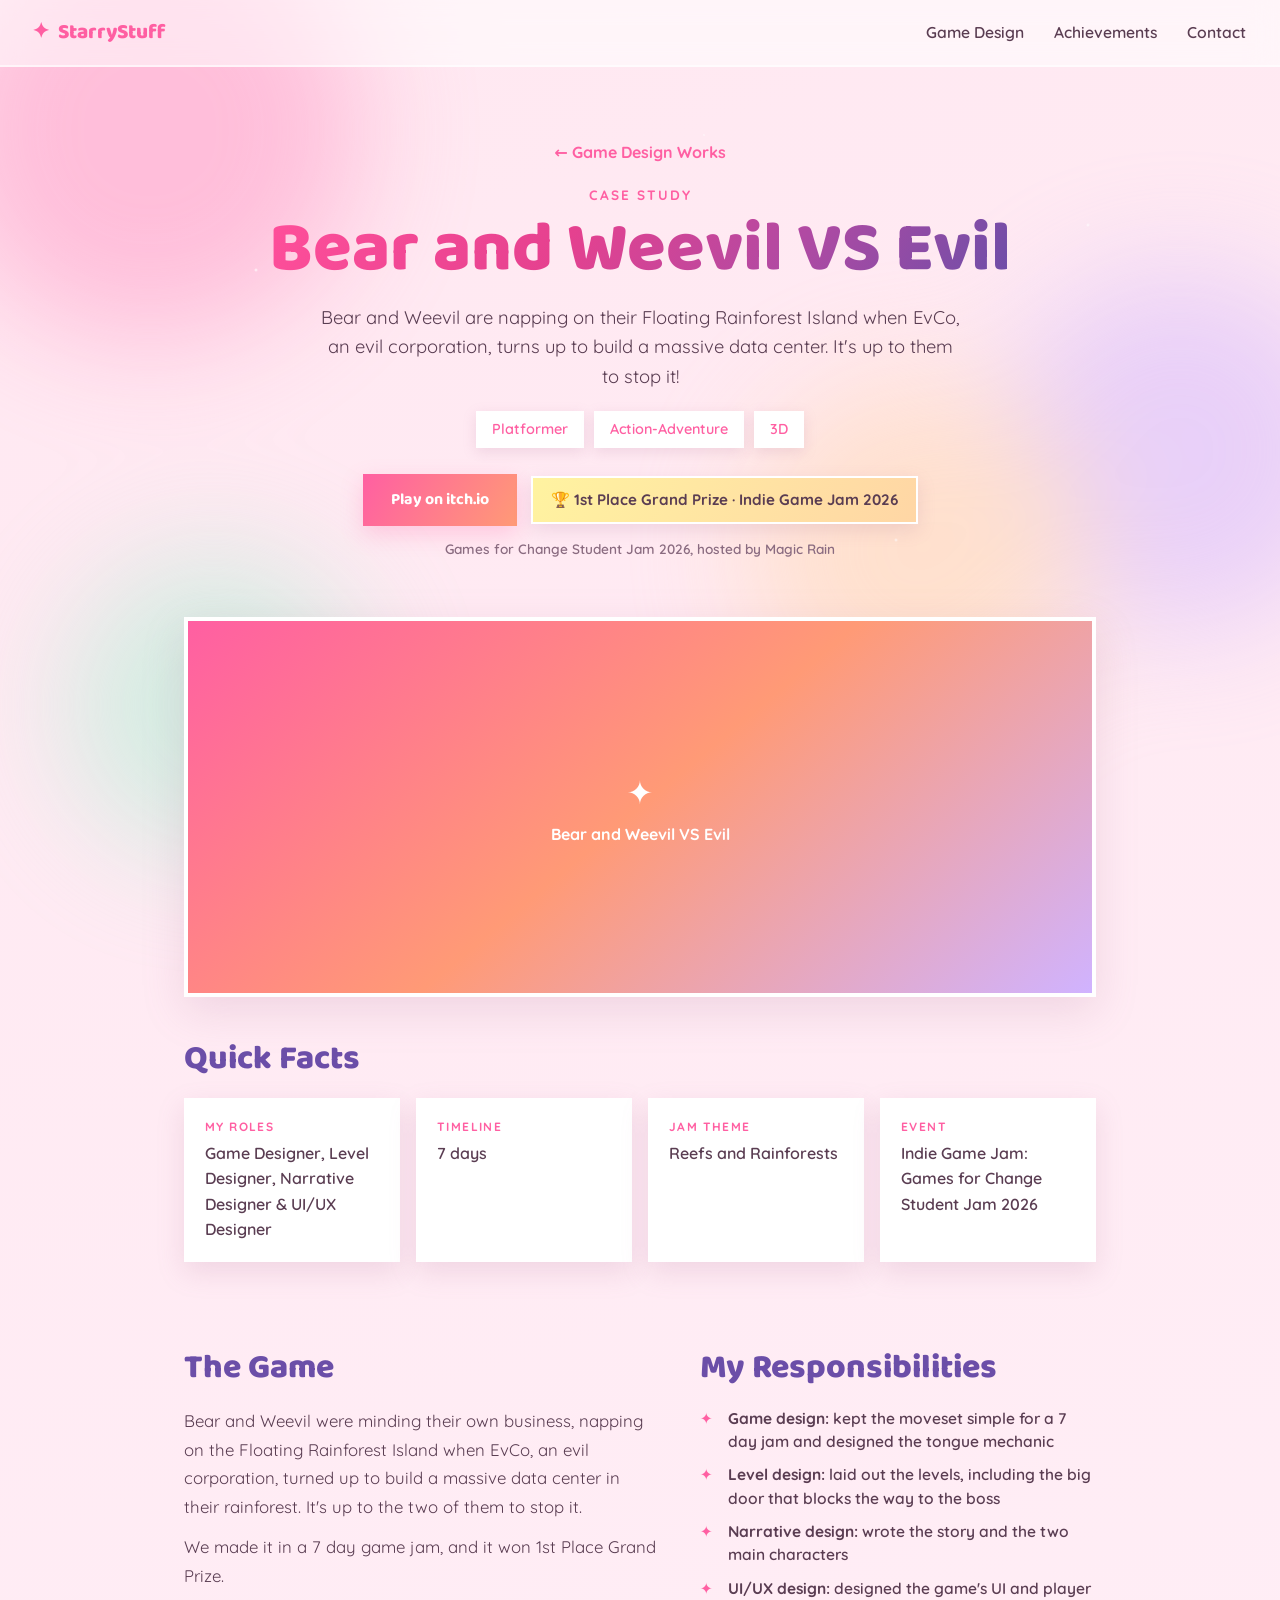
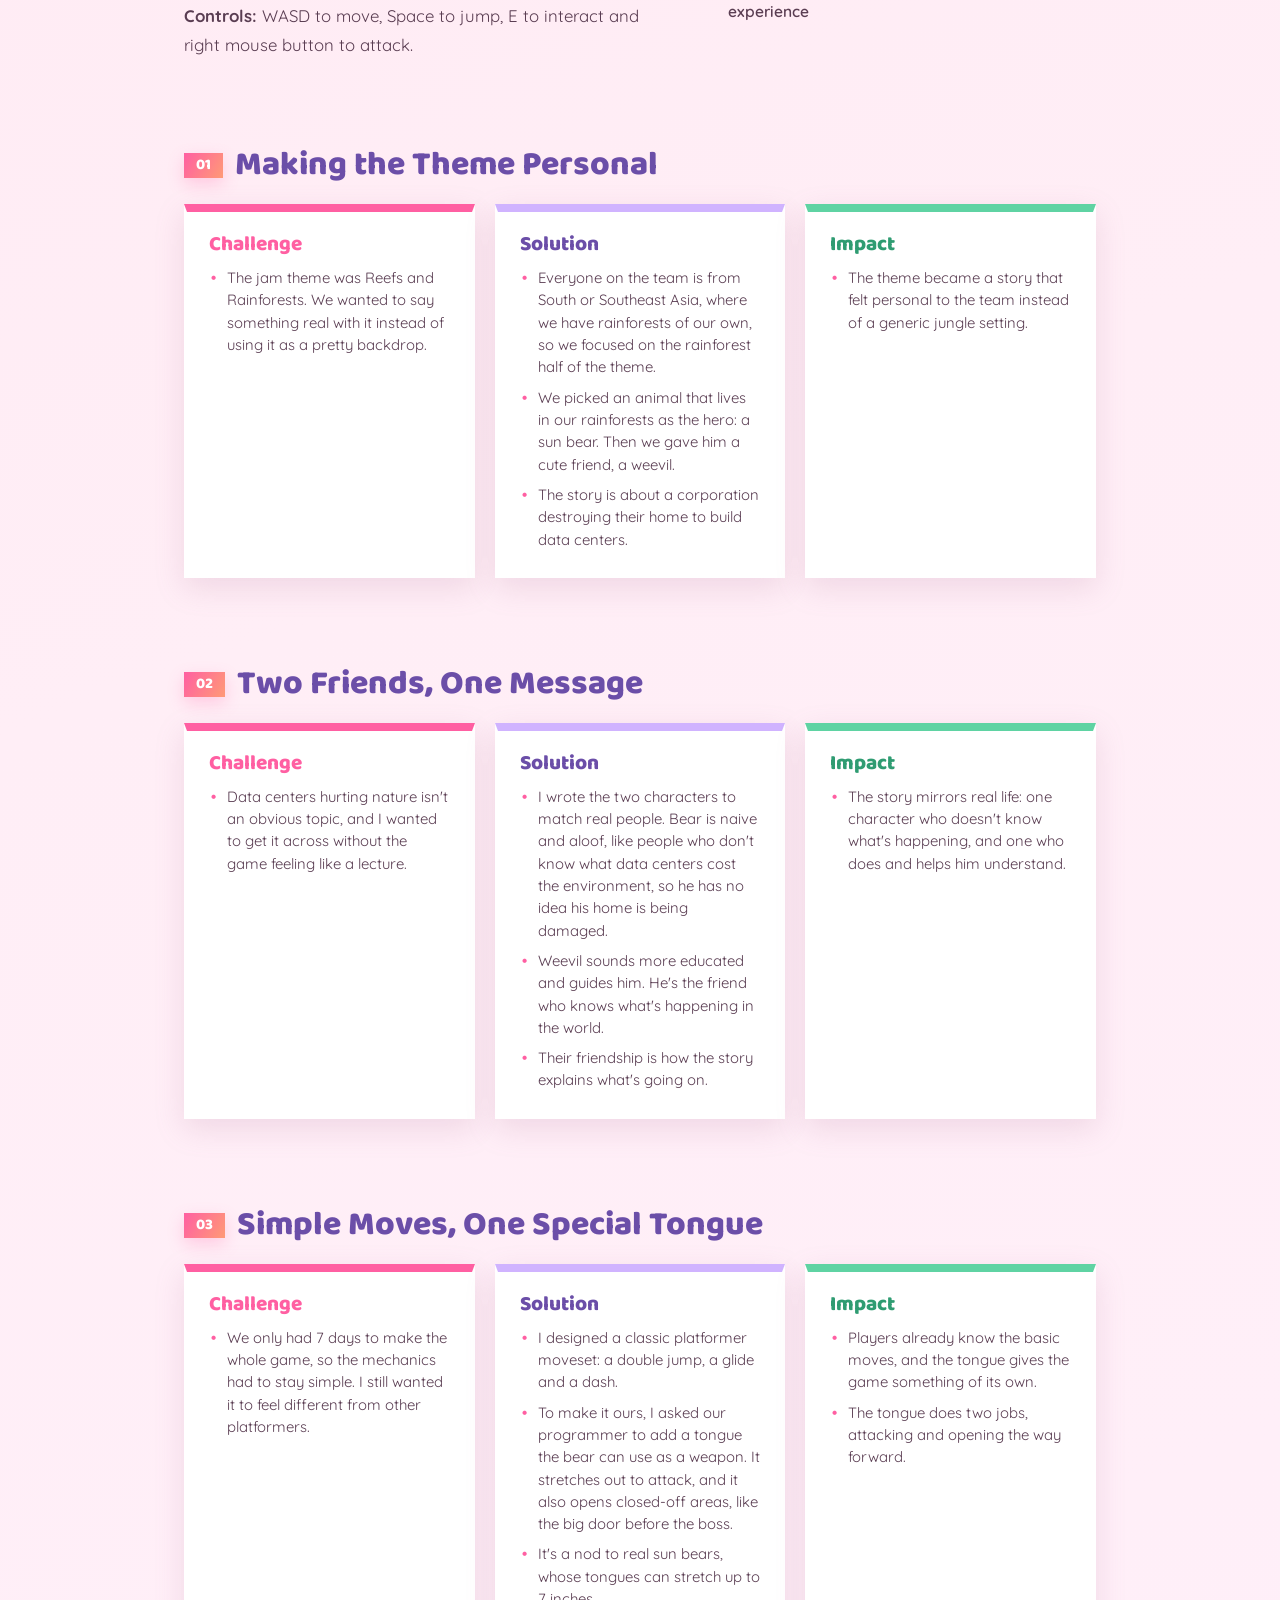
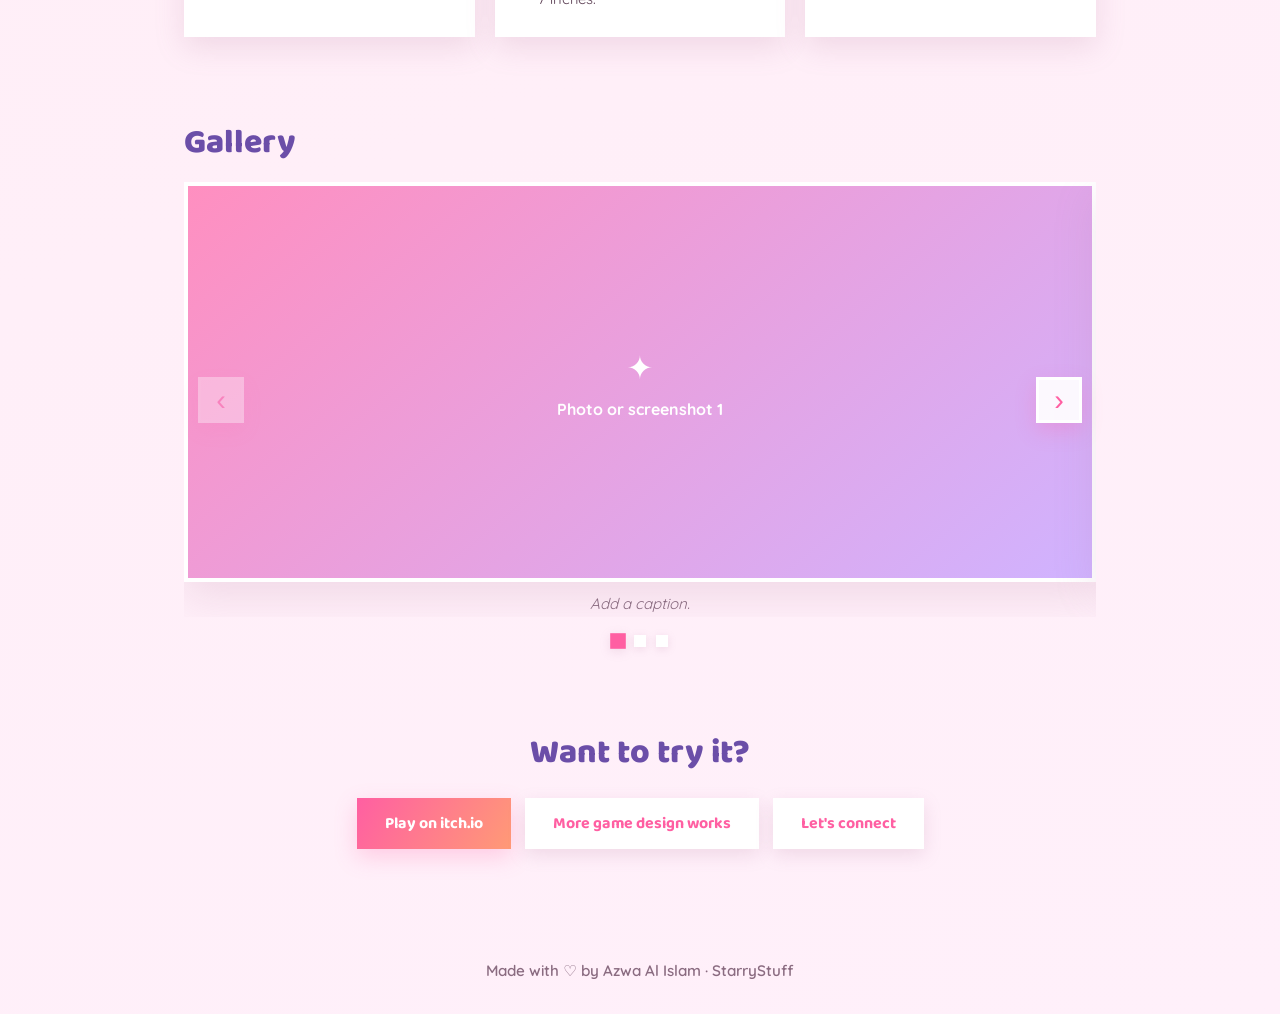
==== commit 6a4d5a45: "Update bear-and-weevil.html" ====
--- a/bear-and-weevil.html
+++ b/bear-and-weevil.html
@@ -45,6 +45,7 @@
       <p class="cs-tagline">Bear and Weevil are napping on their Floating Rainforest Island when EvCo, an evil corporation, turns up to build a massive data center. It's up to them to stop it!</p>
       <div class="hero-tags cs-chips">
         <span class="pill">Platformer</span>
+        <span class="pill">Action-Adventure</span>
         <span class="pill">3D</span>
       </div>
       <div class="cs-cta">
@@ -68,10 +69,10 @@
     <section class="cs-section reveal">
       <h2 class="cs-h2">Quick Facts</h2>
       <dl class="cs-facts-4">
-          <div><dt>My role</dt><dd><span class="todo">Add this</span></dd></div>
-          <div><dt>Event</dt><dd>Indie Game Jam: Games for Change Student Jam 2026</dd></div>
-          <div><dt>Team</dt><dd>StarryStuff, Miisan &amp; APU Game Development</dd></div>
-          <div><dt>Status</dt><dd>Released on itch.io</dd></div>
+        <div><dt>My roles</dt><dd class="dd-small">Game Designer, Level Designer, Narrative Designer &amp; UI/UX Designer</dd></div>
+        <div><dt>Timeline</dt><dd>7 days</dd></div>
+        <div><dt>Jam theme</dt><dd>Reefs and Rainforests</dd></div>
+        <div><dt>Event</dt><dd class="dd-small">Indie Game Jam: Games for Change Student Jam 2026</dd></div>
       </dl>
     </section>
 
@@ -79,39 +80,95 @@
     <section class="cs-section cs-two reveal">
       <div>
         <h2 class="cs-h2">The Game</h2>
-        <p class="cs-p">Bear and Weevil were minding their own business, napping on a wonderful day on the Floating Rainforest Island, when a loud noise wakes them up. EvCo, an evil corporation, is building a massive data center in their rainforest, and it is up to them to stop it.</p>
-        <p class="cs-p">Controls: WASD to move, Space to jump, E to interact and right mouse button to attack.</p>
+        <p class="cs-p">Bear and Weevil were minding their own business, napping on the Floating Rainforest Island when EvCo, an evil corporation, turned up to build a massive data center in their rainforest. It's up to the two of them to stop it.</p>
+        <p class="cs-p">We made it in a 7 day game jam, and it won 1st Place Grand Prize.</p>
+        <p class="cs-p cs-controls"><strong>Controls:</strong> WASD to move, Space to jump, E to interact and right mouse button to attack.</p>
       </div>
       <div>
         <h2 class="cs-h2">My Responsibilities</h2>
         <ul class="cs-list">
-          <li class="todo">Add what you did, e.g. designed the core mechanics</li>
-          <li class="todo">Add what you did, e.g. level design or puzzle design</li>
-          <li class="todo">Add what you did, e.g. production or documentation</li>
+          <li><strong>Game design:</strong> kept the moveset simple for a 7 day jam and designed the tongue mechanic</li>
+          <li><strong>Level design:</strong> laid out the levels, including the big door that blocks the way to the boss</li>
+          <li><strong>Narrative design:</strong> wrote the story and the two main characters</li>
+          <li><strong>UI/UX design:</strong> designed the game's UI and player experience</li>
         </ul>
       </div>
     </section>
 
-    <!-- DESIGN HIGHLIGHT -->
-    <section class="cs-section reveal">
-      <h2 class="cs-h2"><span class="cs-num">01</span> Design Highlight</h2>
+    <section class="cs-section reveal">
+      <h2 class="cs-h2"><span class="cs-num">01</span> Making the Theme Personal</h2>
       <div class="cs-cps">
         <article class="cs-card cs-challenge">
           <h3>Challenge</h3>
           <ul>
-            <li class="todo">What problem did you need to solve?</li>
+            <li>The jam theme was Reefs and Rainforests. We wanted to say something real with it instead of using it as a pretty backdrop.</li>
           </ul>
         </article>
         <article class="cs-card cs-solution">
           <h3>Solution</h3>
           <ul>
-            <li class="todo">What did you design or build?</li>
+            <li>Everyone on the team is from South or Southeast Asia, where we have rainforests of our own, so we focused on the rainforest half of the theme.</li>
+            <li>We picked an animal that lives in our rainforests as the hero: a sun bear. Then we gave him a cute friend, a weevil.</li>
+            <li>The story is about a corporation destroying their home to build data centers.</li>
           </ul>
         </article>
         <article class="cs-card cs-impact">
           <h3>Impact</h3>
           <ul>
-            <li class="todo">What changed because of it?</li>
+            <li>The theme became a story that felt personal to the team instead of a generic jungle setting.</li>
+          </ul>
+        </article>
+      </div>
+    </section>
+
+    <section class="cs-section reveal">
+      <h2 class="cs-h2"><span class="cs-num">02</span> Two Friends, One Message</h2>
+      <div class="cs-cps">
+        <article class="cs-card cs-challenge">
+          <h3>Challenge</h3>
+          <ul>
+            <li>Data centers hurting nature isn't an obvious topic, and I wanted to get it across without the game feeling like a lecture.</li>
+          </ul>
+        </article>
+        <article class="cs-card cs-solution">
+          <h3>Solution</h3>
+          <ul>
+            <li>I wrote the two characters to match real people. Bear is naive and aloof, like people who don't know what data centers cost the environment, so he has no idea his home is being damaged.</li>
+            <li>Weevil sounds more educated and guides him. He's the friend who knows what's happening in the world.</li>
+            <li>Their friendship is how the story explains what's going on.</li>
+          </ul>
+        </article>
+        <article class="cs-card cs-impact">
+          <h3>Impact</h3>
+          <ul>
+            <li>The story mirrors real life: one character who doesn't know what's happening, and one who does and helps him understand.</li>
+          </ul>
+        </article>
+      </div>
+    </section>
+
+    <section class="cs-section reveal">
+      <h2 class="cs-h2"><span class="cs-num">03</span> Simple Moves, One Special Tongue</h2>
+      <div class="cs-cps">
+        <article class="cs-card cs-challenge">
+          <h3>Challenge</h3>
+          <ul>
+            <li>We only had 7 days to make the whole game, so the mechanics had to stay simple. I still wanted it to feel different from other platformers.</li>
+          </ul>
+        </article>
+        <article class="cs-card cs-solution">
+          <h3>Solution</h3>
+          <ul>
+            <li>I designed a classic platformer moveset: a double jump, a glide and a dash.</li>
+            <li>To make it ours, I asked our programmer to add a tongue the bear can use as a weapon. It stretches out to attack, and it also opens closed-off areas, like the big door before the boss.</li>
+            <li>It's a nod to real sun bears, whose tongues can stretch up to 7 inches.</li>
+          </ul>
+        </article>
+        <article class="cs-card cs-impact">
+          <h3>Impact</h3>
+          <ul>
+            <li>Players already know the basic moves, and the tongue gives the game something of its own.</li>
+            <li>The tongue does two jobs, attacking and opening the way forward.</li>
           </ul>
         </article>
       </div>
--- a/style.css
+++ b/style.css
@@ -323,7 +323,7 @@
 }
 
 .card-thumb {
-  height: 150px;
+  aspect-ratio: 16 / 10;
   display: flex;
   align-items: center;
   justify-content: center;
@@ -608,7 +608,10 @@
 }
 
 .back-link {
-  display: inline-block;
+  display: block;
+  width: fit-content;
+  margin-left: auto;
+  margin-right: auto;
   font-weight: 700;
   color: var(--pink-deep);
   margin-bottom: 18px;
@@ -617,9 +620,11 @@
 .back-link:hover { transform: translateX(-4px); }
 
 .page-title {
+  display: inline-block;
+  max-width: 100%;
   font-size: clamp(2.6rem, 6vw, 4.4rem);
   font-weight: 800;
-  background: linear-gradient(120deg, var(--pink-deep), var(--coral), var(--grape));
+  background: linear-gradient(120deg, #ff4f9a, #e5418f 40%, #b04aa3 70%, var(--grape));
   -webkit-background-clip: text;
   background-clip: text;
   -webkit-text-fill-color: transparent;
@@ -981,3 +986,12 @@
 }
 .modal-x:hover { color: var(--pink-deep); }
 .modal-ok { border: none; }
+
+/* Game thumbnails */
+.card-img {
+  position: absolute; inset: 0; width: 100%; height: 100%;
+  object-fit: cover; display: block;
+  transition: transform 0.5s var(--ease);
+}
+.card:hover .card-img { transform: scale(1.06); }
+.card-thumb.has-img::after { display: none; }
